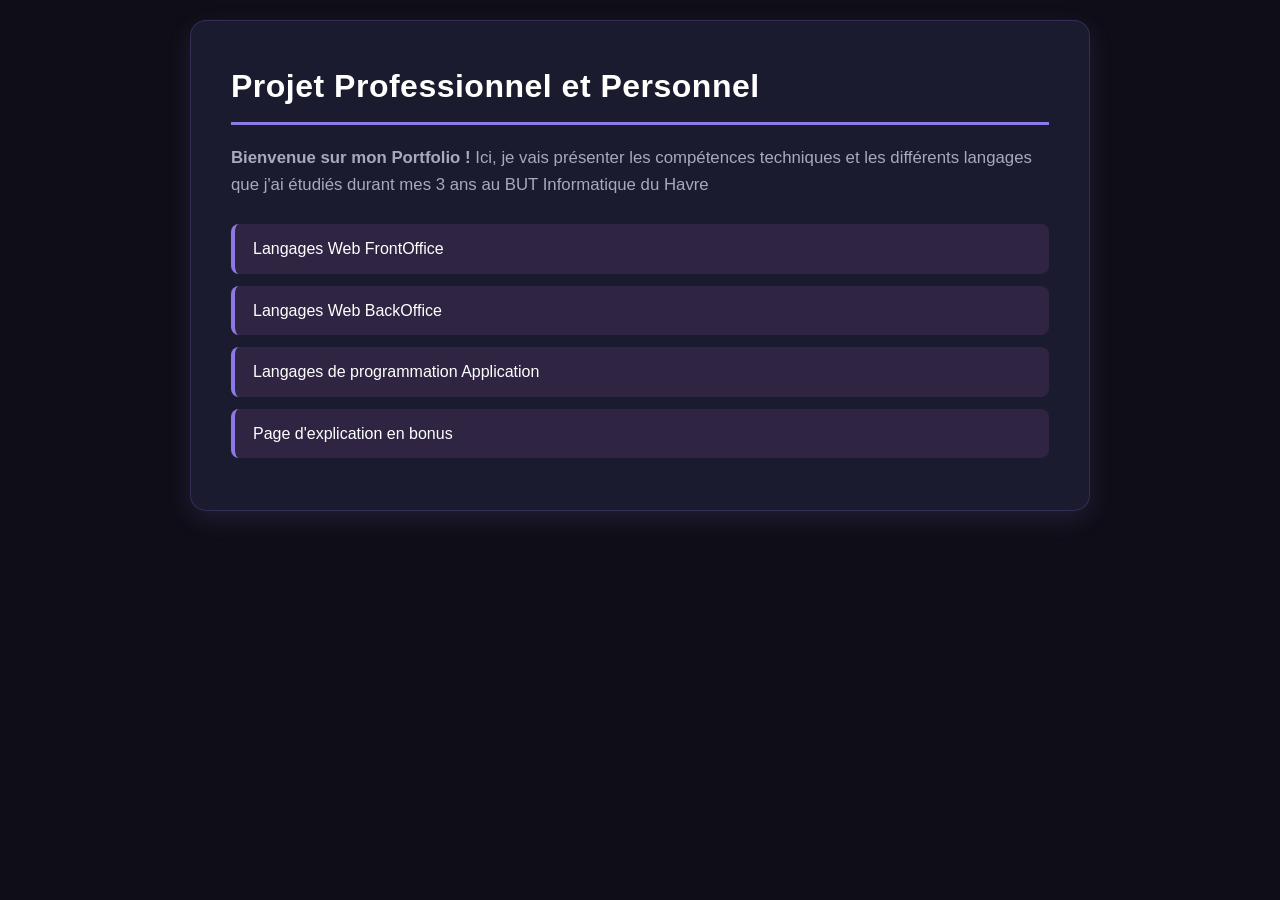
==== index.html @ cb2611c4 "Rename Page_Principal.html to index.html" ====
<!DOCTYPE html>
<html lang="fr">
<head>
    <meta charset="UTF-8">
    <meta name="viewport" content="width=device-width, initial-scale=1.0">
    <title>Portfolio - Projet Professionnel et Personnel</title>

    <link rel="icon" type="image/png" href="Vue/image/logo.png">

    <link rel="stylesheet" href="Vue/style/style.css">
</head>
<body>

    <div class="main-content-wrapper">
        <div class="jersey-pattern"></div>
        
        <header>
            <h1>Projet Professionnel et Personnel</h1>
        </header>

        <section class="presentation-section">
            <p>
                <b>Bienvenue sur mon Portfolio !</b> Ici, je vais présenter les compétences techniques 
                et les différents langages que j'ai étudiés durant mes 3 ans au BUT Informatique du Havre
            </p>
        </section>

        <main class="columns-container">
            <nav class="column left-column">
                <ul>
                    <li><a href="Vue/languageFrontOffice.html">Langages Web FrontOffice</a></li>
                    <li><a href="Vue/languageBackOffice.html" >Langages Web BackOffice</a></li>
                    <li><a href="Vue/languageAppli.html"      >Langages de programmation Application</a></li>
                    <li><a href="Vue/autre.html"              >Page d'explication en bonus</a></li>
                </ul>
            </nav>
        </main>
    </div>

</body>
</html>
---- Vue/style/style.css ----
:root {
    --violet-principal: #8c7ae6;
    --violet-sombre: #2f2542;
    --violet-hover: #9c88ff;
    --vert-konoha: #2ec4b6;
    
    --fond-page: #0f0e17;
    --fond-carte: #1b1b2f;
    --fond-code: #161625;
    
    --texte-principal: #fffffe;
    --texte-secondaire: #a7a9be;
    
    --ombre-portee: 0 8px 24px rgba(140, 122, 230, 0.15);
    --transition-douce: all 0.3s ease;
}

* {
    box-sizing: border-box;
    margin: 0;
    padding: 0;
}

body {
    background-color: var(--fond-page);
    color: var(--texte-principal);
    font-family: 'Segoe UI', Roboto, Helvetica, Arial, sans-serif;
    line-height: 1.6;
    padding: 20px 10px;
    display: flex;
    justify-content: center;
}

.main-content-wrapper {
    max-width: 900px;
    width: 100%;
    background-color: var(--fond-carte);
    border-radius: 16px;
    padding: 40px;
    border: 1px solid rgba(140, 122, 230, 0.2);
    box-shadow: var(--ombre-portee);
}

.navigation-retour {
    margin-bottom: 25px;
}

.navigation-retour a {
    color: var(--violet-principal);
    text-decoration: none;
    font-weight: 600;
    font-size: 0.95rem;
    display: inline-block;
    transition: var(--transition-douce);
}

.navigation-retour a:hover {
    color: var(--vert-konoha);
    transform: translateX(-5px);
}

header h1 {
    color: var(--texte-principal);
    font-size: 2rem;
    margin-bottom: 20px;
    border-bottom: 3px solid var(--violet-principal);
    padding-bottom: 10px;
    letter-spacing: 0.5px;
}

h2 {
    color: var(--violet-principal);
    font-size: 1.5rem;
    margin-top: 30px;
    margin-bottom: 15px;
}

h3 {
    color: var(--texte-principal);
    font-size: 1.25rem;
    margin-bottom: 12px;
}

.presentation-section, 
.apropos-section {
    color: var(--texte-secondaire);
    margin-bottom: 25px;
}

.presentation-section p, 
.apropos-section p {
    margin-bottom: 12px;
    font-size: 1.05rem;
}

.projet-section {
    background-color: var(--violet-sombre);
    padding: 25px;
    border-radius: 12px;
    margin-bottom: 30px;
    border-left: 5px solid var(--violet-principal);
    box-shadow: 0 4px 12px rgba(0, 0, 0, 0.3);
    transition: var(--transition-douce);
}

.projet-section:hover {
    transform: translateY(-3px);
    box-shadow: 0 8px 20px rgba(140, 122, 230, 0.25);
    border-left-color: var(--vert-konoha);
}

.projet-section p {
    color: var(--texte-secondaire);
    margin-bottom: 12px;
}

.projet-section ul {
    margin-left: 20px;
    margin-bottom: 15px;
    color: var(--texte-secondaire);
}

.projet-section li {
    margin-bottom: 6px;
}

.projet-section strong {
    color: var(--texte-principal);
}

.projet-section img {
    width: 100%;
    max-width: 100%;
    height: auto;
    border-radius: 8px;
    margin: 12px 0;
    border: 1px solid rgba(255, 255, 255, 0.1);
    background-color: var(--fond-code);
    display: block;
    transition: var(--transition-douce);
}

.projet-section img:hover {
    border-color: var(--violet-principal);
    transform: scale(1.01);
}

.apropos-section {
    background-color: var(--fond-code);
    padding: 20px 25px;
    border-radius: 10px;
    border: 1px dashed var(--violet-principal);
}

@media (max-width: 600px) {
    .main-content-wrapper {
        padding: 20px;
    }

    header h1 {
        font-size: 1.5rem;
    }

    h2 {
        font-size: 1.3rem;
    }

    .projet-section {
        padding: 18px;
    }
}

/* Aligner le logo et le titre */
header h1 {
    display: flex;
    align-items: center;
    gap: 12px;
}

.titre-logo {
    height: 1.2em;
    width: auto;
}

/* Supprimer les puces de la liste */
.columns-container ul {
    list-style: none;
    padding: 0;
    margin-top: 25px;
}

.columns-container li {
    margin-bottom: 12px;
}

/* Rendre les liens lisibles sous forme de boutons */
.columns-container a {
    display: block;
    padding: 12px 18px;
    background-color: var(--violet-sombre, #2f2542);
    color: #ffffff; /* Texte blanc bien lisible */
    text-decoration: none;
    border-radius: 8px;
    border-left: 4px solid var(--violet-principal, #8c7ae6);
    font-weight: 500;
    transition: all 0.3s ease;
}

/* Effet au survol */
.columns-container a:hover {
    background-color: var(--violet-principal, #8c7ae6);
    border-left-color: var(--vert-konoha, #2ec4b6);
    transform: translateX(6px);
}
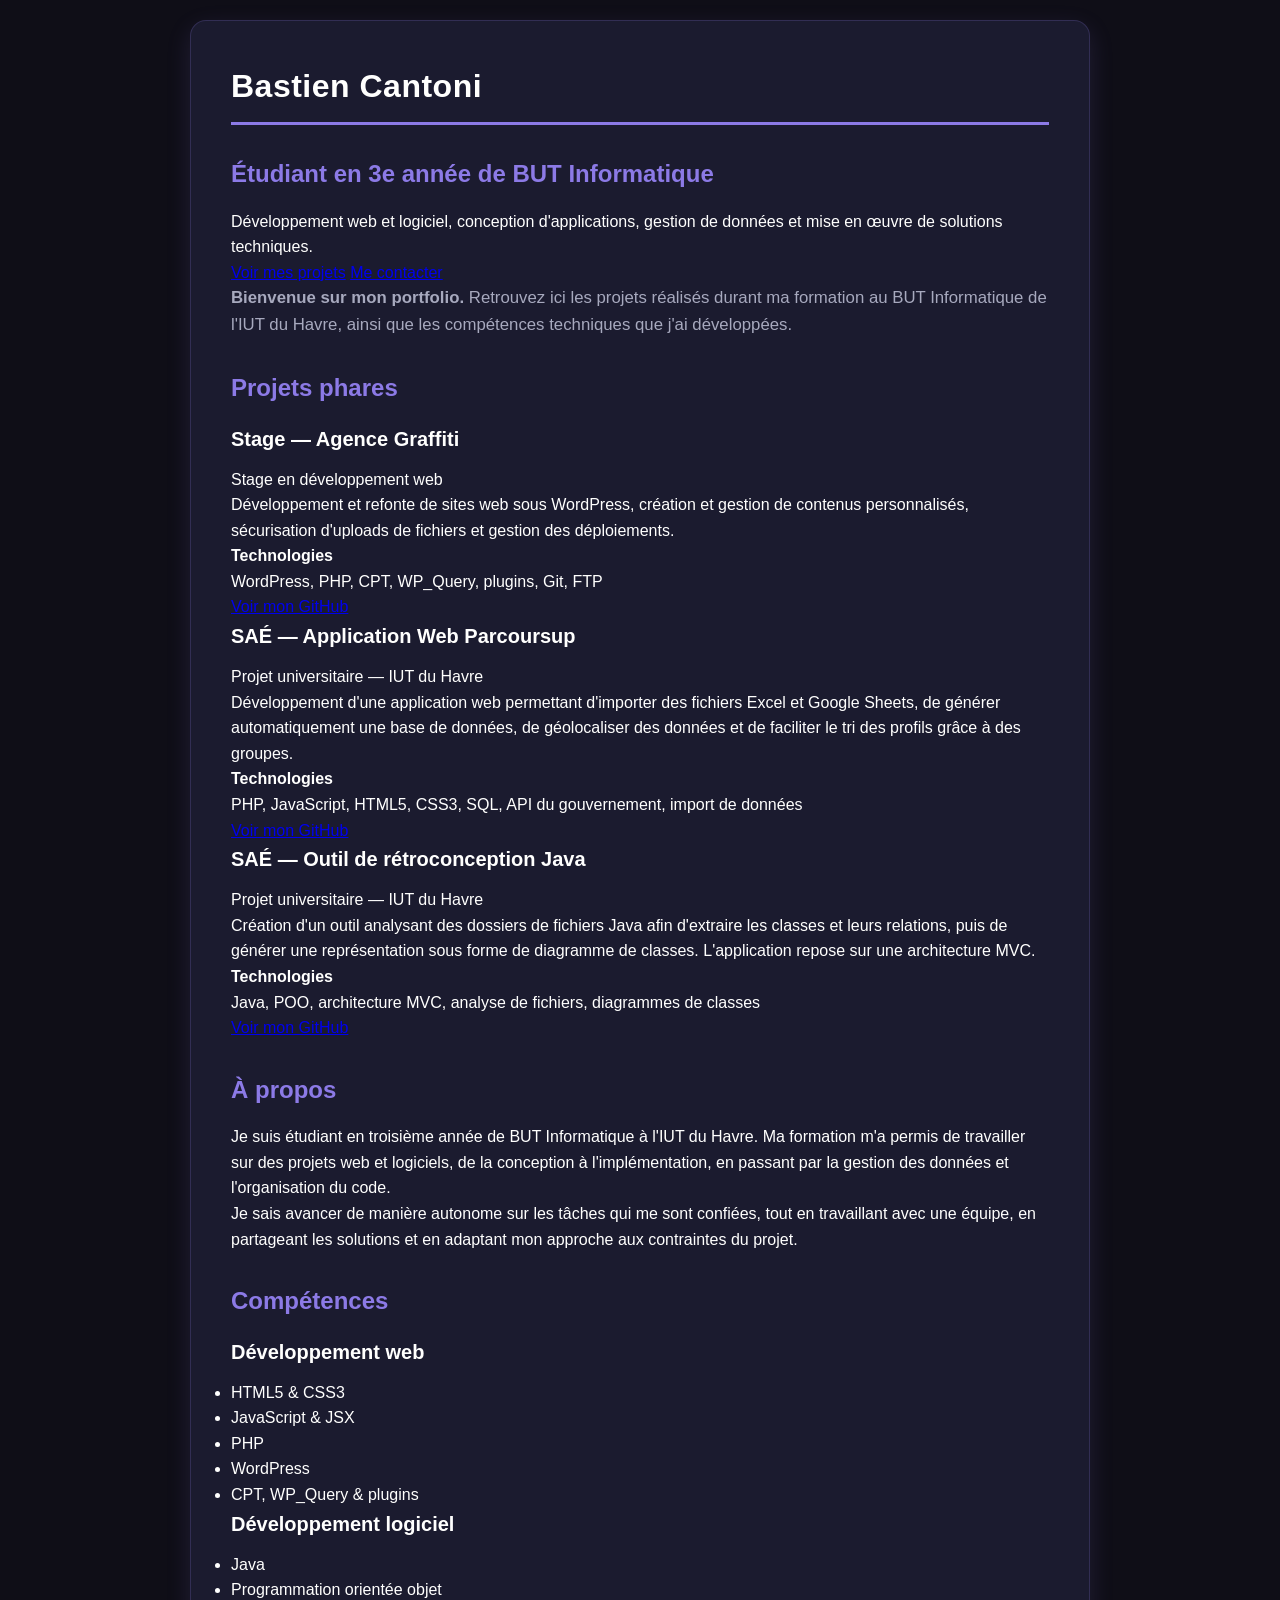
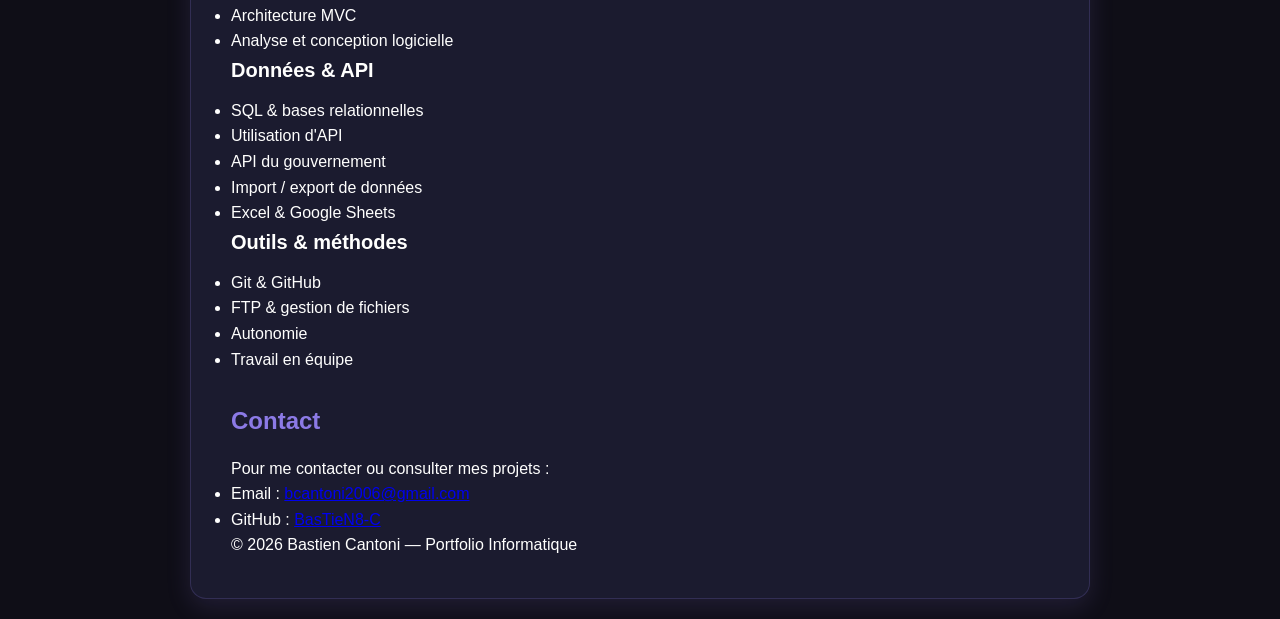
==== commit fc823cc5: "Revamp portfolio page with new content and layout Updated the portfolio page with new content and st" ====
--- a/index.html
+++ b/index.html
@@ -1,40 +1,252 @@
+
 <!DOCTYPE html>
 <html lang="fr">
 <head>
     <meta charset="UTF-8">
     <meta name="viewport" content="width=device-width, initial-scale=1.0">
-    <title>Portfolio - Projet Professionnel et Personnel</title>
+
+    <title>Bastien Cantoni | Portfolio Informatique</title>
 
     <link rel="icon" type="image/png" href="Vue/image/logo.png">
-
     <link rel="stylesheet" href="Vue/style/style.css">
 </head>
+
 <body>
 
     <div class="main-content-wrapper">
         <div class="jersey-pattern"></div>
-        
-        <header>
-            <h1>Projet Professionnel et Personnel</h1>
+
+        <!-- En-tête -->
+        <header class="hero">
+            <h1>Bastien Cantoni</h1>
+
+            <h2>Étudiant en 3e année de BUT Informatique</h2>
+
+            <p>
+                Développement web et logiciel, conception d'applications,
+                gestion de données et mise en œuvre de solutions techniques.
+            </p>
+
+            <div class="hero-actions">
+                <a href="#projets" class="button">Voir mes projets</a>
+                <a href="#contact" class="button">Me contacter</a>
+            </div>
         </header>
 
+        <!-- Présentation -->
         <section class="presentation-section">
             <p>
-                <b>Bienvenue sur mon Portfolio !</b> Ici, je vais présenter les compétences techniques 
-                et les différents langages que j'ai étudiés durant mes 3 ans au BUT Informatique du Havre
+                <b>Bienvenue sur mon portfolio.</b>
+                Retrouvez ici les projets réalisés durant ma formation au
+                BUT Informatique de l'IUT du Havre, ainsi que les compétences
+                techniques que j'ai développées.
             </p>
         </section>
 
-        <main class="columns-container">
-            <nav class="column left-column">
+        <main>
+
+            <!-- Projets -->
+            <section id="projets" class="projects-section">
+                <h2>Projets phares</h2>
+
+                <div class="projects-container">
+
+                    <!-- Stage Agence Graffiti -->
+                    <article class="project-card">
+                        <h3>Stage — Agence Graffiti</h3>
+
+                        <p class="project-context">
+                            Stage en développement web
+                        </p>
+
+                        <p>
+                            Développement et refonte de sites web sous WordPress,
+                            création et gestion de contenus personnalisés,
+                            sécurisation d'uploads de fichiers et gestion
+                            des déploiements.
+                        </p>
+
+                        <h4>Technologies</h4>
+                        <p class="project-technologies">
+                            WordPress, PHP, CPT, WP_Query, plugins,
+                            Git, FTP
+                        </p>
+
+                        <a href="https://github.com/BasTieN8-C"
+                           target="_blank"
+                           rel="noopener noreferrer">
+                            Voir mon GitHub
+                        </a>
+                    </article>
+
+                    <!-- SAÉ Parcoursup -->
+                    <article class="project-card">
+                        <h3>SAÉ — Application Web Parcoursup</h3>
+
+                        <p class="project-context">
+                            Projet universitaire — IUT du Havre
+                        </p>
+
+                        <p>
+                            Développement d'une application web permettant
+                            d'importer des fichiers Excel et Google Sheets,
+                            de générer automatiquement une base de données,
+                            de géolocaliser des données et de faciliter
+                            le tri des profils grâce à des groupes.
+                        </p>
+
+                        <h4>Technologies</h4>
+                        <p class="project-technologies">
+                            PHP, JavaScript, HTML5, CSS3, SQL,
+                            API du gouvernement, import de données
+                        </p>
+
+                        <a href="https://github.com/BasTieN8-C"
+                           target="_blank"
+                           rel="noopener noreferrer">
+                            Voir mon GitHub
+                        </a>
+                    </article>
+
+                    <!-- SAÉ Rétroconception Java -->
+                    <article class="project-card">
+                        <h3>SAÉ — Outil de rétroconception Java</h3>
+
+                        <p class="project-context">
+                            Projet universitaire — IUT du Havre
+                        </p>
+
+                        <p>
+                            Création d'un outil analysant des dossiers
+                            de fichiers Java afin d'extraire les classes
+                            et leurs relations, puis de générer une
+                            représentation sous forme de diagramme de classes.
+                            L'application repose sur une architecture MVC.
+                        </p>
+
+                        <h4>Technologies</h4>
+                        <p class="project-technologies">
+                            Java, POO, architecture MVC,
+                            analyse de fichiers, diagrammes de classes
+                        </p>
+
+                        <a href="https://github.com/BasTieN8-C"
+                           target="_blank"
+                           rel="noopener noreferrer">
+                            Voir mon GitHub
+                        </a>
+                    </article>
+
+                </div>
+            </section>
+
+            <!-- À propos -->
+            <section id="about" class="about-section">
+                <h2>À propos</h2>
+
+                <p>
+                    Je suis étudiant en troisième année de BUT Informatique
+                    à l'IUT du Havre. Ma formation m'a permis de travailler
+                    sur des projets web et logiciels, de la conception
+                    à l'implémentation, en passant par la gestion des données
+                    et l'organisation du code.
+                </p>
+
+                <p>
+                    Je sais avancer de manière autonome sur les tâches qui
+                    me sont confiées, tout en travaillant avec une équipe,
+                    en partageant les solutions et en adaptant mon approche
+                    aux contraintes du projet.
+                </p>
+            </section>
+
+            <!-- Compétences -->
+            <section id="competences" class="skills-section">
+                <h2>Compétences</h2>
+
+                <div class="skills-container">
+
+                    <div class="skill-block">
+                        <h3>Développement web</h3>
+                        <ul>
+                            <li>HTML5 &amp; CSS3</li>
+                            <li>JavaScript &amp; JSX</li>
+                            <li>PHP</li>
+                            <li>WordPress</li>
+                            <li>CPT, WP_Query &amp; plugins</li>
+                        </ul>
+                    </div>
+
+                    <div class="skill-block">
+                        <h3>Développement logiciel</h3>
+                        <ul>
+                            <li>Java</li>
+                            <li>Programmation orientée objet</li>
+                            <li>Architecture MVC</li>
+                            <li>Analyse et conception logicielle</li>
+                        </ul>
+                    </div>
+
+                    <div class="skill-block">
+                        <h3>Données &amp; API</h3>
+                        <ul>
+                            <li>SQL &amp; bases relationnelles</li>
+                            <li>Utilisation d'API</li>
+                            <li>API du gouvernement</li>
+                            <li>Import / export de données</li>
+                            <li>Excel &amp; Google Sheets</li>
+                        </ul>
+                    </div>
+
+                    <div class="skill-block">
+                        <h3>Outils &amp; méthodes</h3>
+                        <ul>
+                            <li>Git &amp; GitHub</li>
+                            <li>FTP &amp; gestion de fichiers</li>
+                            <li>Autonomie</li>
+                            <li>Travail en équipe</li>
+                        </ul>
+                    </div>
+
+                </div>
+            </section>
+
+            <!-- Contact -->
+            <section id="contact" class="contact-section">
+                <h2>Contact</h2>
+
+                <p>
+                    Pour me contacter ou consulter mes projets :
+                </p>
+
                 <ul>
-                    <li><a href="Vue/languageFrontOffice.html">Langages Web FrontOffice</a></li>
-                    <li><a href="Vue/languageBackOffice.html" >Langages Web BackOffice</a></li>
-                    <li><a href="Vue/languageAppli.html"      >Langages de programmation Application</a></li>
-                    <li><a href="Vue/autre.html"              >Page d'explication en bonus</a></li>
+                    <li>
+                        Email :
+                        <a href="mailto:bcantoni2006@gmail.com">
+                            bcantoni2006@gmail.com
+                        </a>
+                    </li>
+
+                    <li>
+                        GitHub :
+                        <a href="https://github.com/BasTieN8-C"
+                           target="_blank"
+                           rel="noopener noreferrer">
+                            BasTieN8-C
+                        </a>
+                    </li>
                 </ul>
-            </nav>
+            </section>
+
         </main>
+
+        <!-- Pied de page -->
+        <footer>
+            <p>
+                &copy; 2026 Bastien Cantoni — Portfolio Informatique
+            </p>
+        </footer>
+
     </div>
 
 </body>
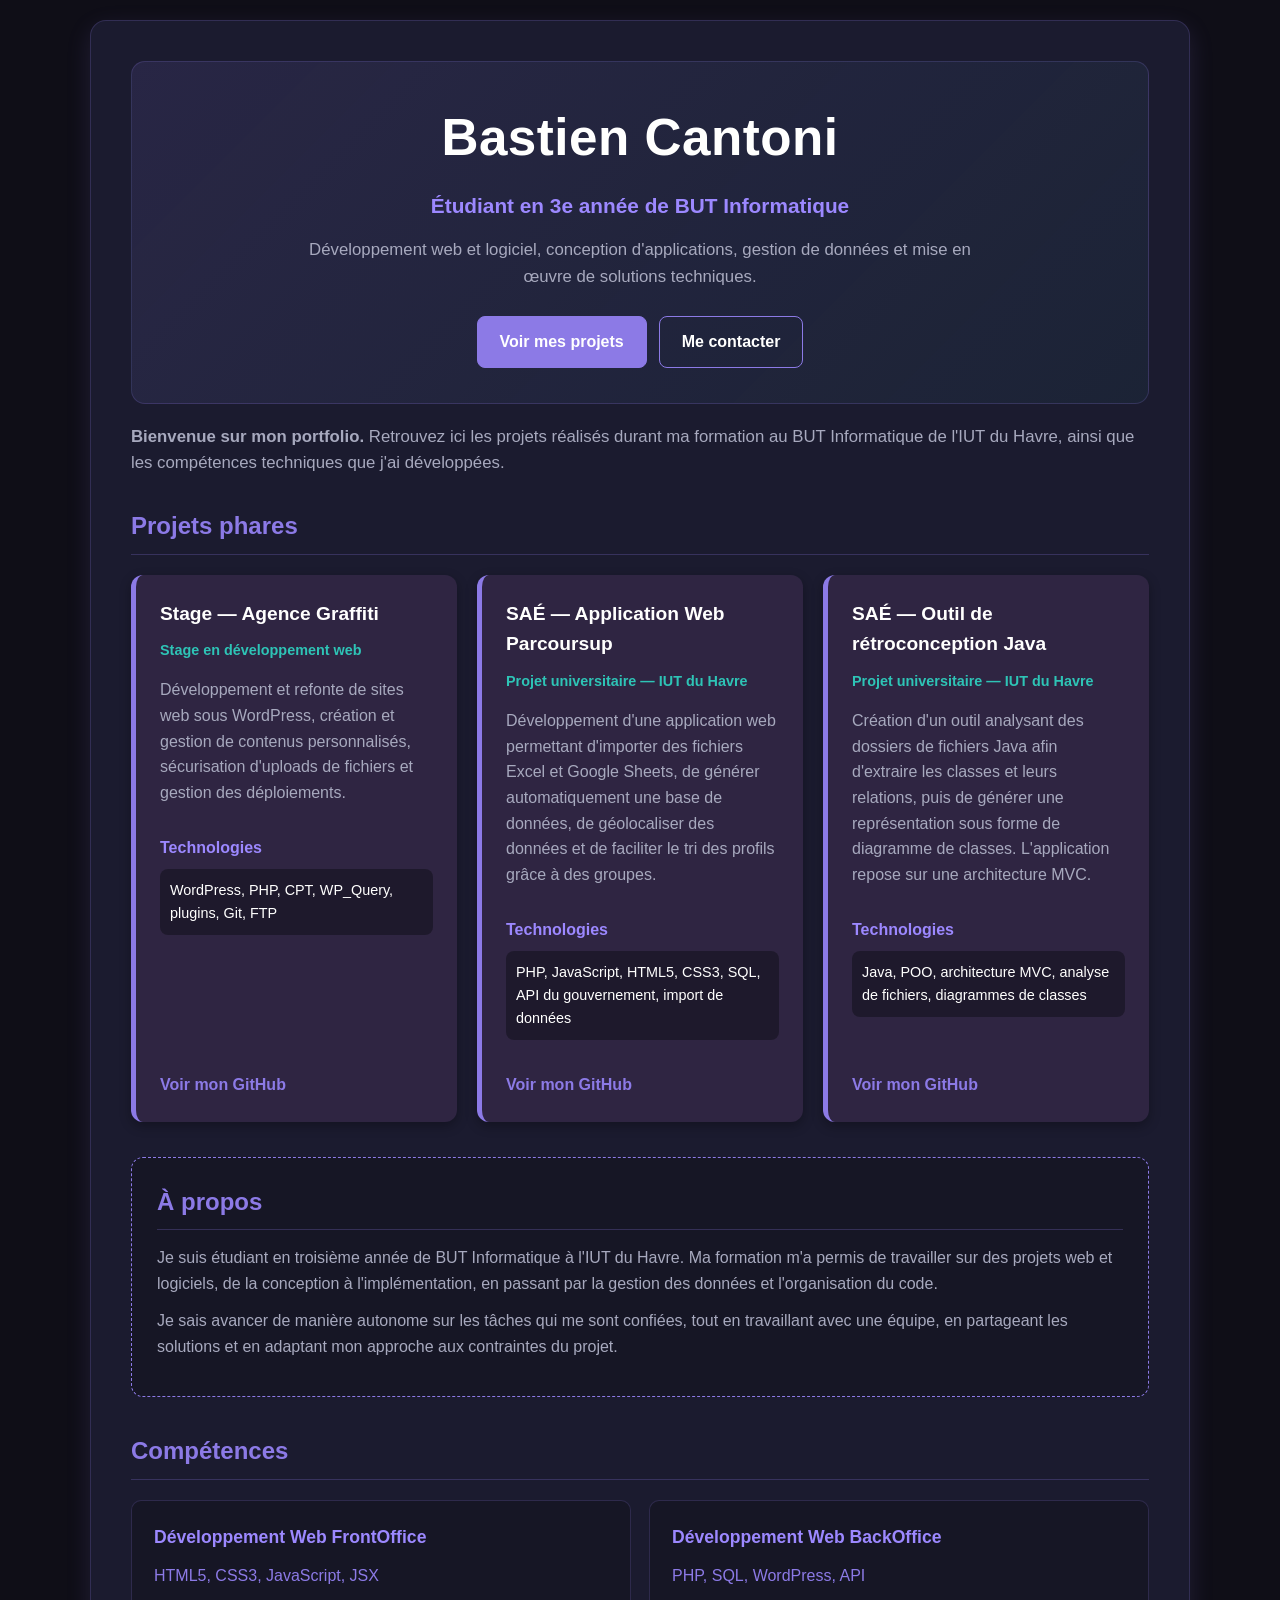
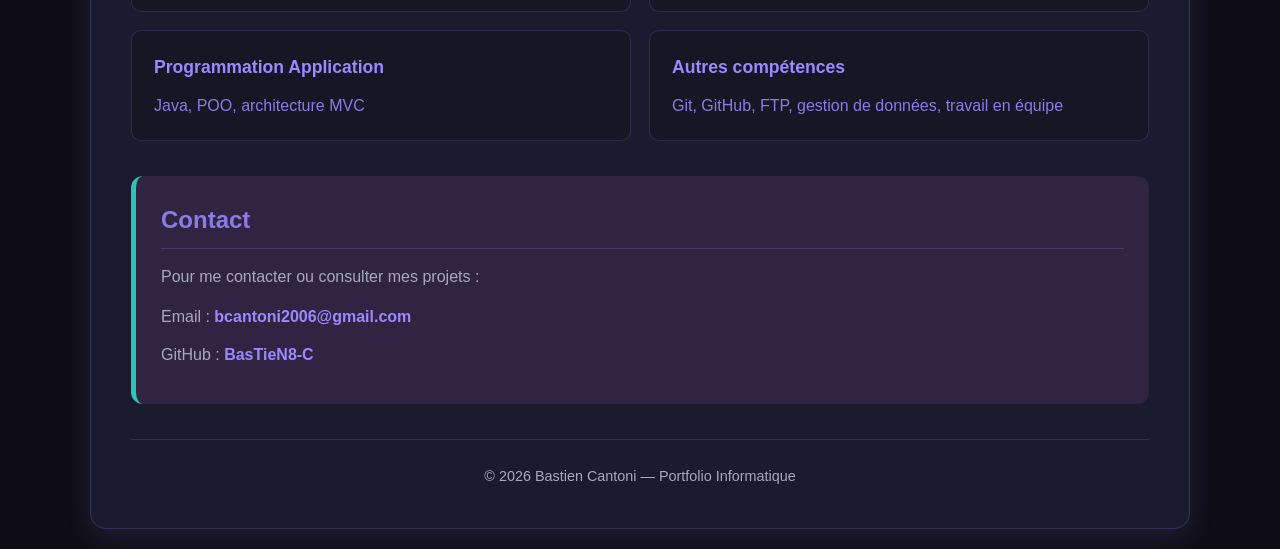
==== commit a8c54a21: "Restore index.html with complete content" ====
--- a/index.html
+++ b/index.html
@@ -161,55 +161,34 @@
             </section>
 
             <!-- Compétences -->
-            <section id="competences" class="skills-section">
-                <h2>Compétences</h2>
-
-                <div class="skills-container">
-
-                    <div class="skill-block">
-                        <h3>Développement web</h3>
-                        <ul>
-                            <li>HTML5 &amp; CSS3</li>
-                            <li>JavaScript &amp; JSX</li>
-                            <li>PHP</li>
-                            <li>WordPress</li>
-                            <li>CPT, WP_Query &amp; plugins</li>
-                        </ul>
-                    </div>
-
-                    <div class="skill-block">
-                        <h3>Développement logiciel</h3>
-                        <ul>
-                            <li>Java</li>
-                            <li>Programmation orientée objet</li>
-                            <li>Architecture MVC</li>
-                            <li>Analyse et conception logicielle</li>
-                        </ul>
-                    </div>
-
-                    <div class="skill-block">
-                        <h3>Données &amp; API</h3>
-                        <ul>
-                            <li>SQL &amp; bases relationnelles</li>
-                            <li>Utilisation d'API</li>
-                            <li>API du gouvernement</li>
-                            <li>Import / export de données</li>
-                            <li>Excel &amp; Google Sheets</li>
-                        </ul>
-                    </div>
-
-                    <div class="skill-block">
-                        <h3>Outils &amp; méthodes</h3>
-                        <ul>
-                            <li>Git &amp; GitHub</li>
-                            <li>FTP &amp; gestion de fichiers</li>
-                            <li>Autonomie</li>
-                            <li>Travail en équipe</li>
-                        </ul>
-                    </div>
-
-                </div>
-            </section>
+            <!-- Compétences -->
+<section id="competences" class="skills-section">
+    <h2>Compétences</h2>
+
+    <div class="skills-container">
+
+        <a href="Vue/languageFrontOffice.html" class="skill-block">
+            <h3>Développement Web FrontOffice</h3>
+            <p>HTML5, CSS3, JavaScript, JSX</p>
+        </a>
+
+        <a href="Vue/languageBackOffice.html" class="skill-block">
+            <h3>Développement Web BackOffice</h3>
+            <p>PHP, SQL, WordPress, API</p>
+        </a>
+
+        <a href="Vue/languageAppli.html" class="skill-block">
+            <h3>Programmation Application</h3>
+            <p>Java, POO, architecture MVC</p>
+        </a>
+
+        <a href="Vue/autre.html" class="skill-block">
+            <h3>Autres compétences</h3>
+            <p>Git, GitHub, FTP, gestion de données, travail en équipe</p>
+        </a>
+
+    </div>
+</section>
 
             <!-- Contact -->
             <section id="contact" class="contact-section">
--- a/Vue/style/style.css
+++ b/Vue/style/style.css
@@ -1,24 +1,30 @@
+
 :root {
     --violet-principal: #8c7ae6;
     --violet-sombre: #2f2542;
     --violet-hover: #9c88ff;
     --vert-konoha: #2ec4b6;
-    
+
     --fond-page: #0f0e17;
     --fond-carte: #1b1b2f;
     --fond-code: #161625;
-    
+
     --texte-principal: #fffffe;
     --texte-secondaire: #a7a9be;
-    
+
     --ombre-portee: 0 8px 24px rgba(140, 122, 230, 0.15);
     --transition-douce: all 0.3s ease;
 }
+
+/* =========================
+   RESET ET BASE
+========================= */
 
 * {
     box-sizing: border-box;
     margin: 0;
     padding: 0;
+    scroll-behavior: smooth;
 }
 
 body {
@@ -31,32 +37,42 @@
     justify-content: center;
 }
 
+a {
+    color: var(--violet-principal);
+    text-decoration: none;
+    transition: var(--transition-douce);
+}
+
+a:hover {
+    color: var(--vert-konoha);
+}
+
+/* =========================
+   CONTENEUR PRINCIPAL
+========================= */
+
 .main-content-wrapper {
-    max-width: 900px;
+    max-width: 1100px;
     width: 100%;
     background-color: var(--fond-carte);
     border-radius: 16px;
     padding: 40px;
     border: 1px solid rgba(140, 122, 230, 0.2);
     box-shadow: var(--ombre-portee);
-}
-
-.navigation-retour {
+    position: relative;
+    overflow: hidden;
+}
+
+.jersey-pattern {
+    display: none;
+}
+
+/* =========================
+   HEADER / HERO
+========================= */
+
+header {
     margin-bottom: 25px;
-}
-
-.navigation-retour a {
-    color: var(--violet-principal);
-    text-decoration: none;
-    font-weight: 600;
-    font-size: 0.95rem;
-    display: inline-block;
-    transition: var(--transition-douce);
-}
-
-.navigation-retour a:hover {
-    color: var(--vert-konoha);
-    transform: translateX(-5px);
 }
 
 header h1 {
@@ -68,6 +84,89 @@
     letter-spacing: 0.5px;
 }
 
+/* Header spécifique à la page d'accueil */
+
+header.hero {
+    text-align: center;
+    padding: 35px 20px;
+    margin-bottom: 20px;
+    background: linear-gradient(
+        135deg,
+        rgba(140, 122, 230, 0.12),
+        rgba(46, 196, 182, 0.05)
+    );
+    border: 1px solid rgba(140, 122, 230, 0.2);
+    border-radius: 14px;
+}
+
+header.hero h1 {
+    display: block;
+    font-size: clamp(2rem, 5vw, 3.2rem);
+    border: none;
+    padding-bottom: 0;
+    margin-bottom: 10px;
+}
+
+header.hero h2 {
+    margin-top: 0;
+    margin-bottom: 15px;
+    color: var(--violet-hover);
+    font-size: 1.3rem;
+}
+
+header.hero p {
+    max-width: 700px;
+    margin: 0 auto 25px;
+    color: var(--texte-secondaire);
+    font-size: 1.05rem;
+}
+
+/* Boutons du hero */
+
+.hero-actions {
+    display: flex;
+    justify-content: center;
+    align-items: center;
+    flex-wrap: wrap;
+    gap: 12px;
+}
+
+.hero-actions a {
+    display: inline-block;
+    padding: 12px 22px;
+    border-radius: 8px;
+    font-weight: 600;
+    transition: var(--transition-douce);
+}
+
+.hero-actions a:first-child {
+    background-color: var(--violet-principal);
+    color: white;
+    border: 1px solid var(--violet-principal);
+}
+
+.hero-actions a:first-child:hover {
+    background-color: var(--violet-hover);
+    transform: translateY(-3px);
+    box-shadow: var(--ombre-portee);
+}
+
+.hero-actions a:last-child {
+    background-color: transparent;
+    color: var(--texte-principal);
+    border: 1px solid var(--violet-principal);
+}
+
+.hero-actions a:last-child:hover {
+    background-color: var(--violet-sombre);
+    color: var(--vert-konoha);
+    transform: translateY(-3px);
+}
+
+/* =========================
+   TITRES ET SECTIONS
+========================= */
+
 h2 {
     color: var(--violet-principal);
     font-size: 1.5rem;
@@ -81,17 +180,104 @@
     margin-bottom: 12px;
 }
 
-.presentation-section, 
+h4 {
+    color: var(--violet-hover);
+    font-size: 1rem;
+    margin: 18px 0 8px;
+}
+
+section {
+    margin-bottom: 35px;
+}
+
+section > h2 {
+    padding-bottom: 8px;
+    border-bottom: 1px solid rgba(140, 122, 230, 0.25);
+}
+
+/* =========================
+   PRÉSENTATION
+========================= */
+
+.presentation-section,
 .apropos-section {
     color: var(--texte-secondaire);
     margin-bottom: 25px;
 }
 
-.presentation-section p, 
+.presentation-section p,
 .apropos-section p {
     margin-bottom: 12px;
     font-size: 1.05rem;
 }
+
+/* =========================
+   PROJETS
+========================= */
+
+.projects-container {
+    display: grid;
+    grid-template-columns: repeat(3, minmax(0, 1fr));
+    gap: 20px;
+    margin-top: 20px;
+}
+
+.project-card {
+    background-color: var(--violet-sombre);
+    padding: 24px;
+    border-radius: 12px;
+    border-left: 5px solid var(--violet-principal);
+    box-shadow: 0 4px 12px rgba(0, 0, 0, 0.3);
+    display: flex;
+    flex-direction: column;
+    transition: var(--transition-douce);
+}
+
+.project-card:hover {
+    transform: translateY(-5px);
+    box-shadow: 0 8px 20px rgba(140, 122, 230, 0.25);
+    border-left-color: var(--vert-konoha);
+}
+
+.project-card h3 {
+    color: var(--texte-principal);
+    font-size: 1.2rem;
+    margin-bottom: 10px;
+}
+
+.project-card p {
+    color: var(--texte-secondaire);
+    margin-bottom: 12px;
+}
+
+.project-card .project-context {
+    color: var(--vert-konoha);
+    font-size: 0.9rem;
+    font-weight: 600;
+    margin-bottom: 15px;
+}
+
+.project-card .project-technologies {
+    color: var(--texte-principal);
+    font-size: 0.9rem;
+    background-color: rgba(15, 14, 23, 0.5);
+    border-radius: 8px;
+    padding: 10px;
+    margin-bottom: 20px;
+}
+
+.project-card a {
+    display: inline-block;
+    margin-top: auto;
+    padding-top: 12px;
+    font-weight: 600;
+}
+
+.project-card a:hover {
+    text-decoration: underline;
+}
+
+/* Compatibilité avec les anciennes pages de projets */
 
 .projet-section {
     background-color: var(--violet-sombre);
@@ -145,6 +331,26 @@
     transform: scale(1.01);
 }
 
+/* =========================
+   À PROPOS
+========================= */
+
+.about-section {
+    background-color: var(--fond-code);
+    padding: 25px;
+    border-radius: 12px;
+    border: 1px dashed var(--violet-principal);
+}
+
+.about-section h2 {
+    margin-top: 0;
+}
+
+.about-section p {
+    color: var(--texte-secondaire);
+    margin-bottom: 12px;
+}
+
 .apropos-section {
     background-color: var(--fond-code);
     padding: 20px 25px;
@@ -152,37 +358,120 @@
     border: 1px dashed var(--violet-principal);
 }
 
-@media (max-width: 600px) {
-    .main-content-wrapper {
-        padding: 20px;
-    }
-
-    header h1 {
-        font-size: 1.5rem;
-    }
-
-    h2 {
-        font-size: 1.3rem;
-    }
-
-    .projet-section {
-        padding: 18px;
-    }
-}
-
-/* Aligner le logo et le titre */
-header h1 {
-    display: flex;
-    align-items: center;
-    gap: 12px;
-}
-
-.titre-logo {
-    height: 1.2em;
-    width: auto;
-}
-
-/* Supprimer les puces de la liste */
+/* =========================
+   COMPÉTENCES
+========================= */
+
+.skills-container {
+    display: grid;
+    grid-template-columns: repeat(2, minmax(0, 1fr));
+    gap: 18px;
+    margin-top: 20px;
+}
+
+.skill-block {
+    background-color: var(--fond-code);
+    border: 1px solid rgba(140, 122, 230, 0.2);
+    border-radius: 10px;
+    padding: 22px;
+    transition: var(--transition-douce);
+}
+
+.skill-block:hover {
+    border-color: var(--violet-principal);
+    transform: translateY(-3px);
+}
+
+.skill-block h3 {
+    color: var(--violet-hover);
+    font-size: 1.1rem;
+    margin-bottom: 12px;
+}
+
+.skill-block ul {
+    list-style: none;
+}
+
+.skill-block li {
+    color: var(--texte-secondaire);
+    padding: 6px 0;
+    border-bottom: 1px solid rgba(255, 255, 255, 0.05);
+}
+
+.skill-block li:last-child {
+    border-bottom: none;
+}
+
+.skill-block li::before {
+    content: "›";
+    color: var(--vert-konoha);
+    font-weight: bold;
+    margin-right: 10px;
+}
+
+/* =========================
+   CONTACT
+========================= */
+
+.contact-section {
+    background-color: var(--violet-sombre);
+    padding: 25px;
+    border-radius: 12px;
+    border-left: 5px solid var(--vert-konoha);
+}
+
+.contact-section h2 {
+    margin-top: 0;
+}
+
+.contact-section p {
+    color: var(--texte-secondaire);
+    margin-bottom: 15px;
+}
+
+.contact-section ul {
+    list-style: none;
+}
+
+.contact-section li {
+    margin-bottom: 12px;
+    color: var(--texte-secondaire);
+    overflow-wrap: anywhere;
+}
+
+.contact-section a {
+    color: var(--violet-hover);
+    font-weight: 600;
+}
+
+.contact-section a:hover {
+    color: var(--vert-konoha);
+}
+
+/* =========================
+   NAVIGATION DES ANCIENNES PAGES
+========================= */
+
+.navigation-retour {
+    margin-bottom: 25px;
+}
+
+.navigation-retour a {
+    color: var(--violet-principal);
+    text-decoration: none;
+    font-weight: 600;
+    font-size: 0.95rem;
+    display: inline-block;
+    transition: var(--transition-douce);
+}
+
+.navigation-retour a:hover {
+    color: var(--vert-konoha);
+    transform: translateX(-5px);
+}
+
+/* Ancien menu */
+
 .columns-container ul {
     list-style: none;
     padding: 0;
@@ -193,22 +482,129 @@
     margin-bottom: 12px;
 }
 
-/* Rendre les liens lisibles sous forme de boutons */
 .columns-container a {
     display: block;
     padding: 12px 18px;
-    background-color: var(--violet-sombre, #2f2542);
-    color: #ffffff; /* Texte blanc bien lisible */
+    background-color: var(--violet-sombre);
+    color: white;
     text-decoration: none;
     border-radius: 8px;
-    border-left: 4px solid var(--violet-principal, #8c7ae6);
+    border-left: 4px solid var(--violet-principal);
     font-weight: 500;
-    transition: all 0.3s ease;
-}
-
-/* Effet au survol */
+    transition: var(--transition-douce);
+}
+
 .columns-container a:hover {
-    background-color: var(--violet-principal, #8c7ae6);
-    border-left-color: var(--vert-konoha, #2ec4b6);
+    background-color: var(--violet-principal);
+    border-left-color: var(--vert-konoha);
     transform: translateX(6px);
-}+}
+
+/* =========================
+   LOGO
+========================= */
+
+.titre-logo {
+    height: 1.2em;
+    width: auto;
+}
+
+/* =========================
+   FOOTER
+========================= */
+
+footer {
+    text-align: center;
+    color: var(--texte-secondaire);
+    padding-top: 25px;
+    margin-top: 35px;
+    border-top: 1px solid rgba(140, 122, 230, 0.2);
+    font-size: 0.9rem;
+}
+
+/* =========================
+   RESPONSIVE TABLETTE
+========================= */
+
+@media (max-width: 900px) {
+    .main-content-wrapper {
+        padding: 30px;
+    }
+
+    .projects-container {
+        grid-template-columns: repeat(2, minmax(0, 1fr));
+    }
+
+    .project-card:last-child {
+        grid-column: 1 / -1;
+    }
+}
+
+/* =========================
+   RESPONSIVE MOBILE
+========================= */
+
+@media (max-width: 600px) {
+    body {
+        padding: 10px;
+    }
+
+    .main-content-wrapper {
+        padding: 20px;
+        border-radius: 12px;
+    }
+
+    header h1 {
+        font-size: 1.5rem;
+    }
+
+    header.hero {
+        padding: 25px 15px;
+    }
+
+    header.hero h1 {
+        font-size: 2rem;
+    }
+
+    header.hero h2 {
+        font-size: 1.1rem;
+    }
+
+    h2 {
+        font-size: 1.3rem;
+    }
+
+    .projects-container {
+        grid-template-columns: 1fr;
+    }
+
+    .project-card:last-child {
+        grid-column: auto;
+    }
+
+    .project-card {
+        padding: 18px;
+    }
+
+    .skills-container {
+        grid-template-columns: 1fr;
+    }
+
+    .hero-actions {
+        flex-direction: column;
+    }
+
+    .hero-actions a {
+        width: 100%;
+        text-align: center;
+    }
+
+    .about-section,
+    .contact-section {
+        padding: 18px;
+    }
+
+    .projet-section {
+        padding: 18px;
+    }
+}
